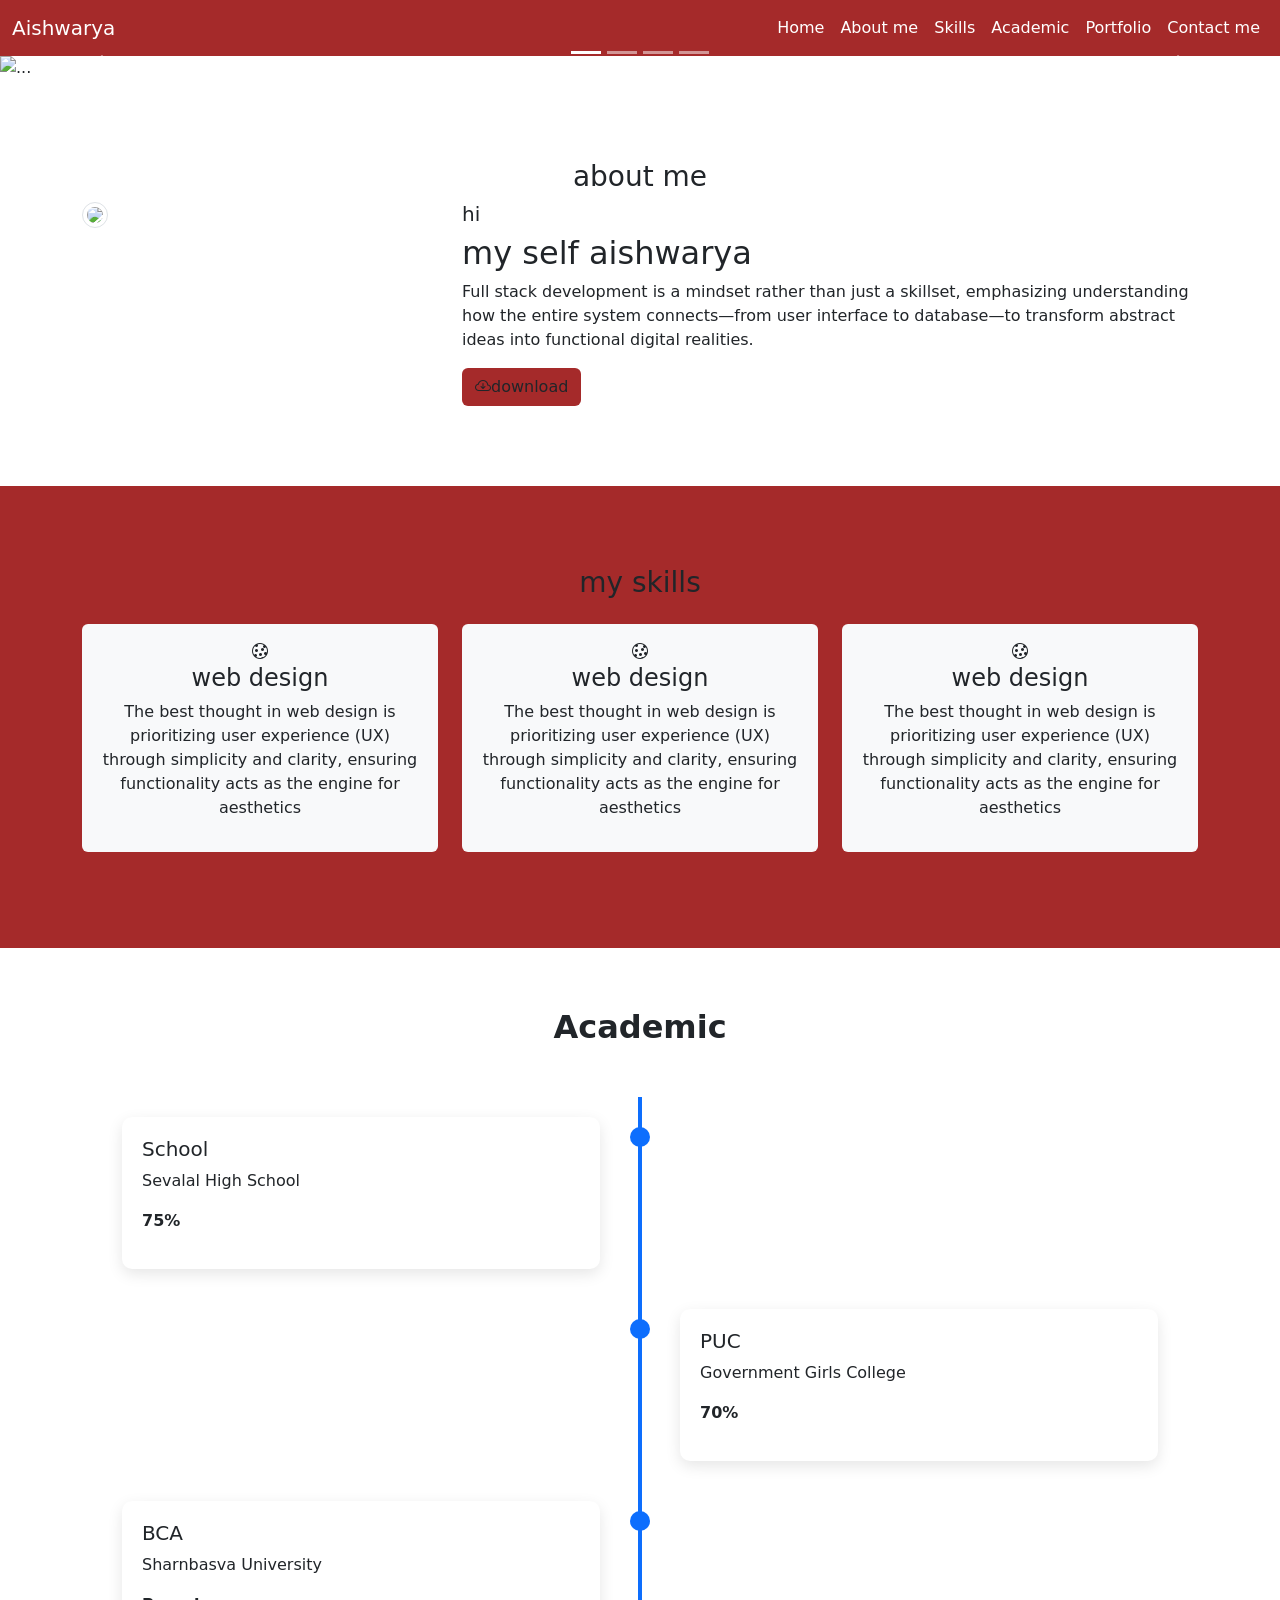
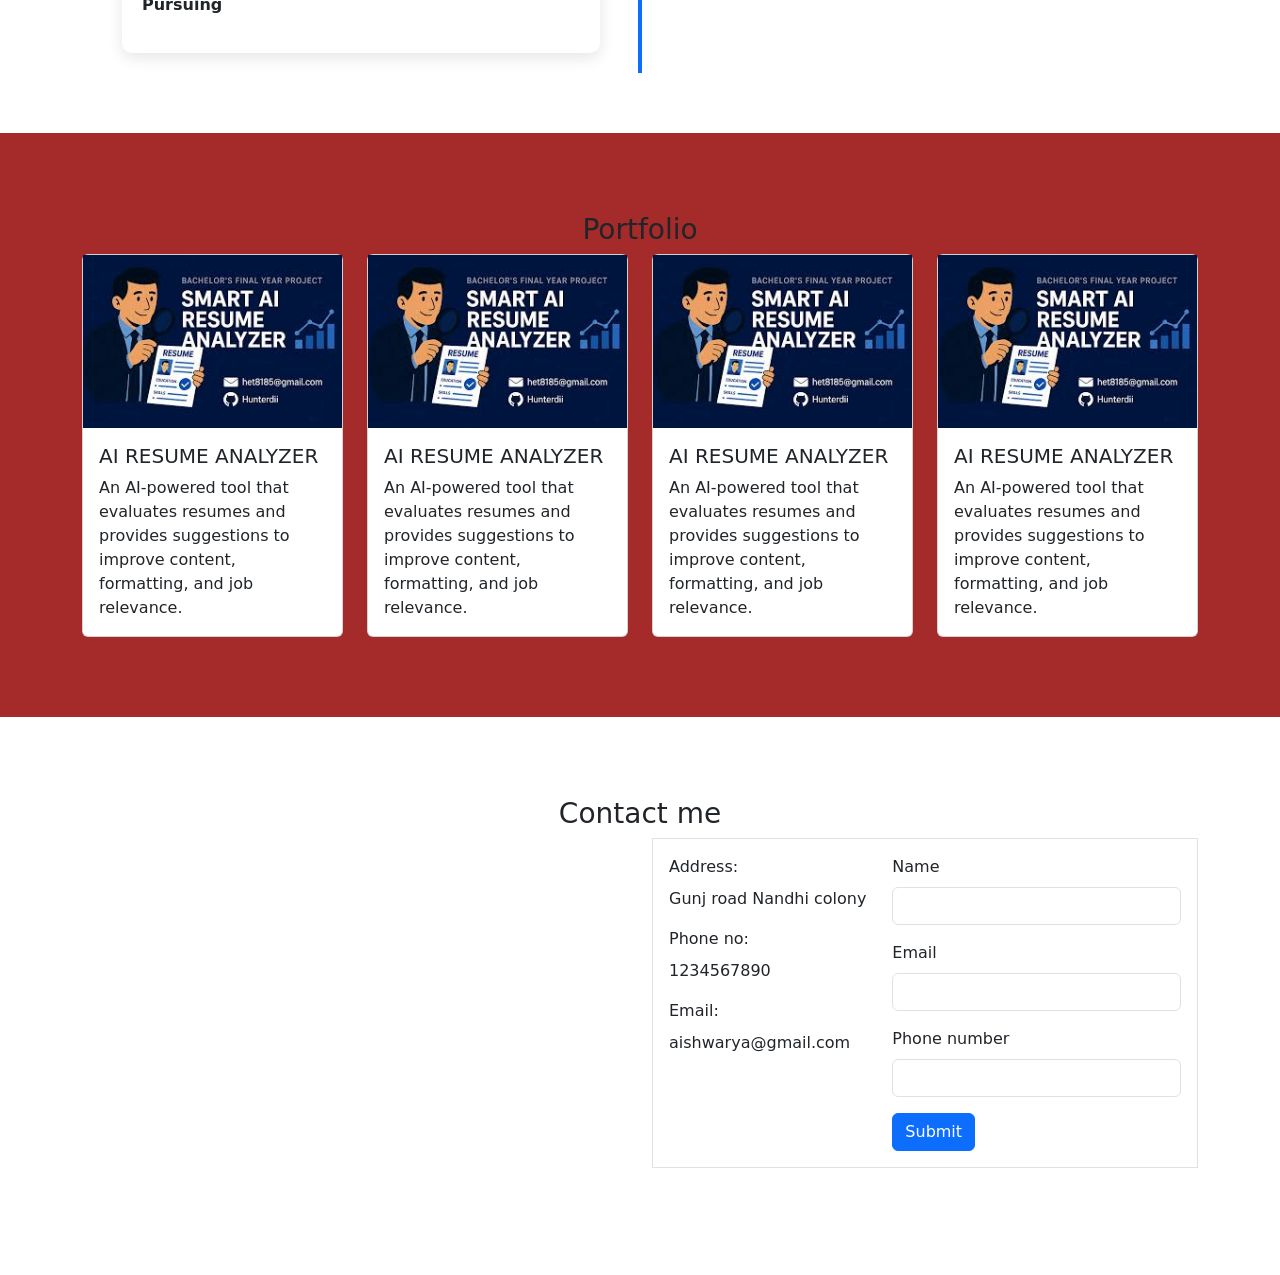
==== index.html @ 4ff1d941 "uploading files" ====
<!doctype html>
<html lang="en">
  <head>
    <meta charset="utf-8">
    <meta name="viewport" content="width=device-width, initial-scale=1">
    <title>AISHWARYA</title>
    <link href="https://cdn.jsdelivr.net/npm/bootstrap@5.3.8/dist/css/bootstrap.min.css" rel="stylesheet" integrity="sha384-sRIl4kxILFvY47J16cr9ZwB07vP4J8+LH7qKQnuqkuIAvNWLzeN8tE5YBujZqJLB" crossorigin="anonymous">
    <link href="css/style.css" rel="stylesheet">
    <link rel="stylesheet" href="https://cdn.jsdelivr.net/npm/bootstrap-icons@1.13.1/font/bootstrap-icons.min.css">
  </head>
  <body>
    <nav class="navbar navbar-expand-lg bg-custom sticky top">
  <div class="container-fluid">
    <a class="navbar-brand text-white" href="#">Aishwarya</a>
    <button class="navbar-toggler" type="button" data-bs-toggle="collapse" data-bs-target="#navbarNav" aria-controls="navbarNav" aria-expanded="false" aria-label="Toggle navigation">
      <span class="navbar-toggler-icon"></span>
    </button>
    <div class="collapse navbar-collapse" id="navbarNav">
      <ul class="navbar-nav ms-auto">
        <li class="nav-item">
          <a class="nav-link active text-white" aria-current="page" href="#">Home</a>
        </li>
        <li class="nav-item">
          <a class="nav-link  text-white" href="#About me">About me</a>
        </li>
        <li class="nav-item">
          <a class="nav-link  text-white" href="#Skills">Skills</a>
        </li>
        <li class="nav-item">
          <a class="nav-link  text-white" href="#Academic">Academic</a>
        </li><li class="nav-item">
          <a class="nav-link  text-white" href="#Portfolio">Portfolio</a>
        </li>
        <li class="nav-item">
          <a class="nav-link  text-white" href="#Contact me">Contact me</a>
        </li>
      </ul>
    </div>
  </div>
</nav>
<!--end of nav-->
<div id="carouselExampleIndicators" class="carousel slide">
  <div class="carousel-indicators">
    <button type="button" data-bs-target="#carouselExampleIndicators" data-bs-slide-to="0" class="active" aria-current="true" aria-label="Slide 1"></button>
    <button type="button" data-bs-target="#carouselExampleIndicators" data-bs-slide-to="1" aria-label="Slide 2"></button>
    <button type="button" data-bs-target="#carouselExampleIndicators" data-bs-slide-to="2" aria-label="Slide 3"></button>
    <button type="button" data-bs-target="#carouselExampleIndicators" data-bs-slide-to="3" aria-label="Slide 4"></button>
  </div>
  <div class="carousel-inner">
    <div class="carousel-item active">
      <img src="https://www.digisnare.com/images/slider/digisnare-technologies-team.png" class="d-block w-100" alt="...">
    </div>
    <div class="carousel-item">
      <img src="https://www.digisnare.com/images/slider/digisnare-technologies-team.png" class="d-block w-100" alt="...">
    </div>
    <div class="carousel-item">
      <img src="https://www.digisnare.com/images/slider/digisnare-technologies-team.png" class="d-block w-100" alt="...">
    </div>
    <div class="carousel-item">
      <img src="https://www.digisnare.com/images/slider/digisnare-technologies-team.png" class="d-block w-100" alt="...">
    </div>
  </div>
  <button class="carousel-control-prev" type="button" data-bs-target="#carouselExampleIndicators" data-bs-slide="prev">
    <span class="carousel-control-prev-icon" aria-hidden="true"></span>
    <span class="visually-hidden">Previous</span>
  </button>
  <button class="carousel-control-next" type="button" data-bs-target="#carouselExampleIndicators" data-bs-slide="next">
    <span class="carousel-control-next-icon" aria-hidden="true"></span>
    <span class="visually-hidden">Next</span>
  </button>
</div>
<!--end of slides-->
<div class="container-fluid gap" id="About me">
  <div class="container">
    <h3 class="text-center">about me</h3>
    <div class="row">
      <div class="col-md-4">
        <img src="https://dummyimage.com/200x200/000/fff&text=profile+" class="img-fluid img-thumbnail rounded-circle">
      </div>
      <div class="col-md-8">
        <h5>hi</h5>
        <h2>my self aishwarya</h2>
        <p>Full stack development is a mindset rather than just a skillset, emphasizing understanding how the entire system connects—from user interface to database—to transform abstract ideas into functional digital realities. </p>
        <button type="button" class="btn bg-custom"><i class="bi bi-cloud-arrow-down"></i>download</button>
      </div>
    </div>
  </div>
</div>
<!--end of about me-->
<div class="container-fluid gap bg-custom" id="Skills">
  <div class="container">
    <h3 class="text-center">my skills</h3>
    <div class="row">
      <div class="col-md-4 text-center my-3">
        <div class="bg-light p-3 rounded">
          <i class="bi bi-cookie"></i>
          <h4>web design</h4>
          <p>The best thought in web design is prioritizing user experience (UX) through simplicity and clarity, ensuring functionality acts as the engine for aesthetics</p>
        </div>
      </div>
      <div class="col-md-4 text-center my-3">
        <div class="bg-light p-3 rounded">
          <i class="bi bi-cookie"></i>
          <h4>web design</h4>
          <p>The best thought in web design is prioritizing user experience (UX) through simplicity and clarity, ensuring functionality acts as the engine for aesthetics</p>
        </div>
      </div>
      <div class="col-md-4 text-center my-3">
        <div class="bg-light p-3 rounded">
          <i class="bi bi-cookie"></i>
          <h4>web design</h4>
          <p>The best thought in web design is prioritizing user experience (UX) through simplicity and clarity, ensuring functionality acts as the engine for aesthetics</p>
        </div>
      </div>
    </div>
  </div>
</div>
<!--end of skills-->
<section class="container-fluid academic-section" id="Academic">
  <div class="container">
    <h2 class="section-title">Academic</h2>
    <div class="timeline">
      <div class="timeline-box left">
        <div class="content">
          <h5>School</h5>
          <p>Sevalal High School</p>
          <p><strong>75%</strong></p>
        </div>
      </div>
      <div class="timeline-box right">
        <div class="content">
          <h5>PUC</h5>
          <p>Government Girls College</p>
          <p><strong>70%</strong></p>
        </div>
      </div>
      <div class="timeline-box left">
        <div class="content">
          <h5>BCA</h5>
          <p>Sharnbasva University</p>
          <p><strong>Pursuing</strong></p>
        </div>
      </div>
    </div>
  </div>
</section>
<script>
const boxes = document.querySelectorAll('.timeline-box');
window.addEventListener('scroll', () => {
    boxes.forEach(box => {
        const boxTop = box.getBoundingClientRect().top;
        const trigger = window.innerHeight - 100;

        if(boxTop < trigger){
            box.classList.add('show');
        }
    });
});
</script>
<!--end of academic-->
<div class="container-fluid gap bg-custom" id="Portfolio">
  <div class="container">
    <h3 class="text-center">Portfolio</h3>
    <div class="row">
      <div class="col-md-3">
        <div class="card h-100">
          <img src="[data-uri]" alt="...">
          <div class="card-body">
            <h5 class="card-title">AI RESUME ANALYZER</h5>
            <p class="card-text">An AI-powered tool that evaluates resumes and provides suggestions to improve content, formatting, and job relevance.</p>
          </div>
        </div>
      </div>
      <div class="col-md-3">
        <div class="card h-100">
          <img src="[data-uri]" alt="...">
          <div class="card-body">
            <h5 class="card-title">AI RESUME ANALYZER</h5>
            <p class="card-text">An AI-powered tool that evaluates resumes and provides suggestions to improve content, formatting, and job relevance.</p>
          </div>
        </div>
      </div>
      <div class="col-md-3">
        <div class="card h-100">
          <img src="[data-uri]" alt="...">
          <div class="card-body">
            <h5 class="card-title">AI RESUME ANALYZER</h5>
            <p class="card-text">An AI-powered tool that evaluates resumes and provides suggestions to improve content, formatting, and job relevance.</p>
          </div>
        </div>
      </div>
      <div class="col-md-3">
        <div class="card h-100">
          <img src="[data-uri]" alt="...">
          <div class="card-body">
            <h5 class="card-title">AI RESUME ANALYZER</h5>
            <p class="card-text">An AI-powered tool that evaluates resumes and provides suggestions to improve content, formatting, and job relevance.</p>
          </div>
        </div>
      </div>
    </div>
  </div>
</div>
<!--end of portfolio-->
<div class="container-fluid gap" id="Contact me">
  <div class="container">
    <h3 class="text-center">Contact me</h3>
    <div class="row">
      <div class="col-md-6"><iframe src="https://www.google.com/maps/embed?pb=!1m18!1m12!1m3!1d15185.76879681543!2d77.50720677707491!3d17.91151759693498!2m3!1f0!2f0!3f0!3m2!1i1024!2i768!4f13.1!3m3!1m2!1s0x3bcec7276ad2e743%3A0x13f43d4bc91308d9!2sNandi%20Colony%2C%20Bidar%2C%20Karnataka!5e0!3m2!1sen!2sin!4v1774427267293!5m2!1sen!2sin" width="500" height="350" style="border:0;" allowfullscreen="" loading="lazy" referrerpolicy="no-referrer-when-downgrade"></iframe></div>
      <div class="col-md-6">
        <div class="border p-3">
          <div class="row">
          <div class="col-md-5">
            <form>
              <div class="mb-3">
                <label for="exampleInputEmail1" class="form-label">Address:</label>
                <p> Gunj road Nandhi colony </p>
              </div>
              <div class="mb-3">
                <label for="exampleInputPassword1" class="form-label">Phone no:</label>
                <p>1234567890</p>
              </div>
              <div class="mb-3">
                <label for="exampleInputPassword1" class="form-label">Email:</label>
                <p>aishwarya@gmail.com</p>
              </div>
            </form>
          </div>
       <div class="col-md-7">
            <form>
              <div class="mb-3">
                <label for="exampleInputEmail1" class="form-label">Name</label>
                <input type="email" class="form-control" id="exampleInputEmail1" aria-describedby="emailHelp">
              </div>
              <div class="mb-3">
                <label for="exampleInputPassword1" class="form-label">Email</label>
                <input type="password" class="form-control" id="exampleInputPassword1">
              </div>
              <div class="mb-3">
                <label for="exampleInputPassword1" class="form-label">Phone number</label>
                <input type="password" class="form-control" id="exampleInputPassword1">
              </div>
              <button type="submit" class="btn btn-primary">Submit</button>
            </form>
          </div>
        </div>
      </div>
      </div>
    </div>
  </div>
</div>

  <script src="https://cdn.jsdelivr.net/npm/bootstrap@5.3.8/dist/js/bootstrap.bundle.min.js" integrity="sha384-FKyoEForCGlyvwx9Hj09JcYn3nv7wiPVlz7YYwJrWVcXK/BmnVDxM+D2scQbITxI" crossorigin="anonymous"></script>
  </body>
</html>
---- css/style.css ----
.bg-custom {
background-color: brown;
}
.gap{
    padding-top:80px;
    padding-bottom:80px;
}
/* Section */
.academic-section{
    background:#ffffff;
    padding:60px 0;
}

/* Title */
.section-title{
    text-align:center;
    font-size:32px;
    font-weight:bold;
    margin-bottom:50px;
}

/* Timeline */
.timeline{
    position:relative;
}

/* Vertical Line */
.timeline::after{
    content:'';
    position:absolute;
    width:4px;
    background:#0d6efd;
    top:0;
    bottom:0;
    left:50%;
    transform:translateX(-50%);
}

/* Box */
.timeline-box{
    position:relative;
    width:50%;
    padding:20px 40px;
    opacity:0;
    transform:translateY(50px);
    transition:0.6s;
}

/* Left */
.left{
    left:0;
}

/* Right */
.right{
    left:50%;
}

/* Content */
.content{
    background:#fff;
    padding:20px;
    border-radius:10px;
    box-shadow:0 5px 15px rgba(0,0,0,0.1);
}

/* Circle */
.timeline-box::before{
    content:'';
    position:absolute;
    width:20px;
    height:20px;
    background:#0d6efd;
    border-radius:50%;
    top:30px;
    right:-10px;
}

.right::before{
    left:-10px;
}

/* Show Animation */
.show{
    opacity:1;
    transform:translateY(0);
}

/* Responsive */
@media(max-width:768px){
    .timeline::after{
        left:20px;
    }
    .timeline-box{
        width:100%;
        padding-left:60px;
    }
    .right{
        left:0;
    }
    .timeline-box::before{
        left:15px;
    }
}
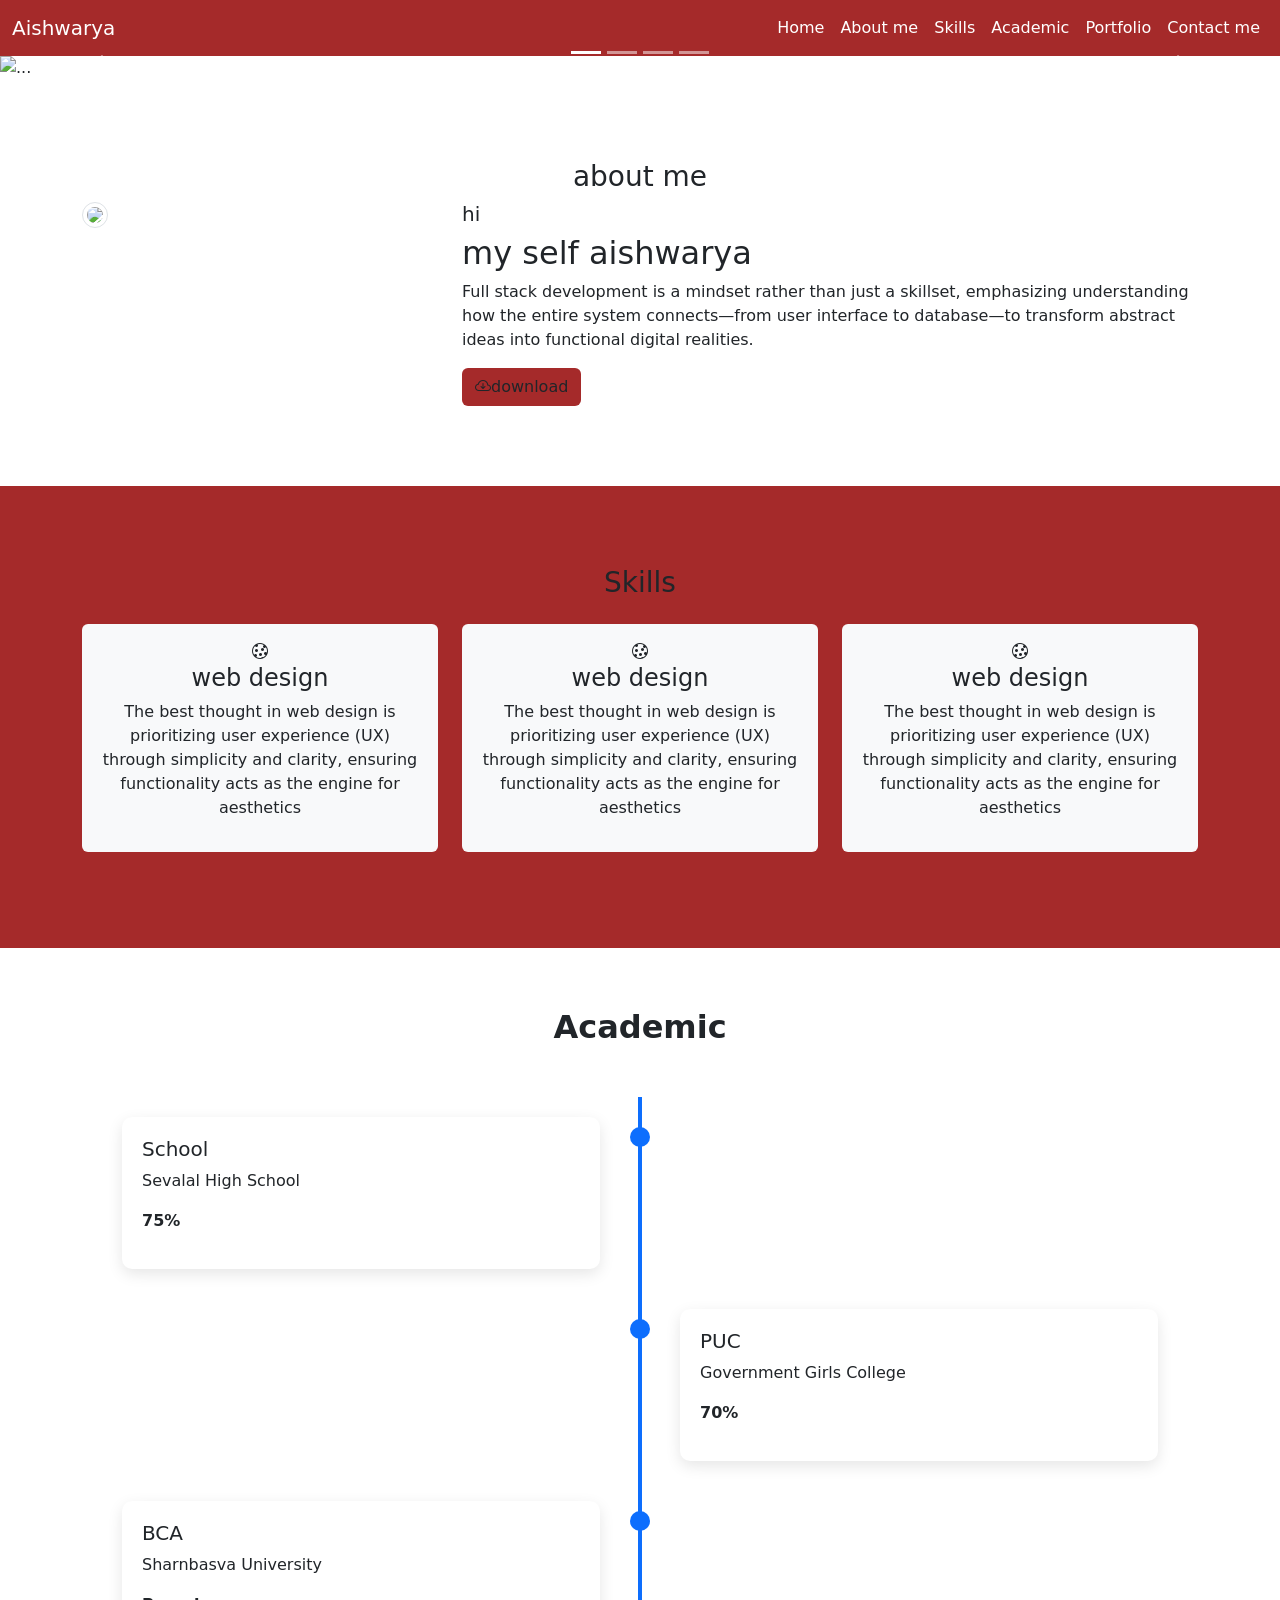
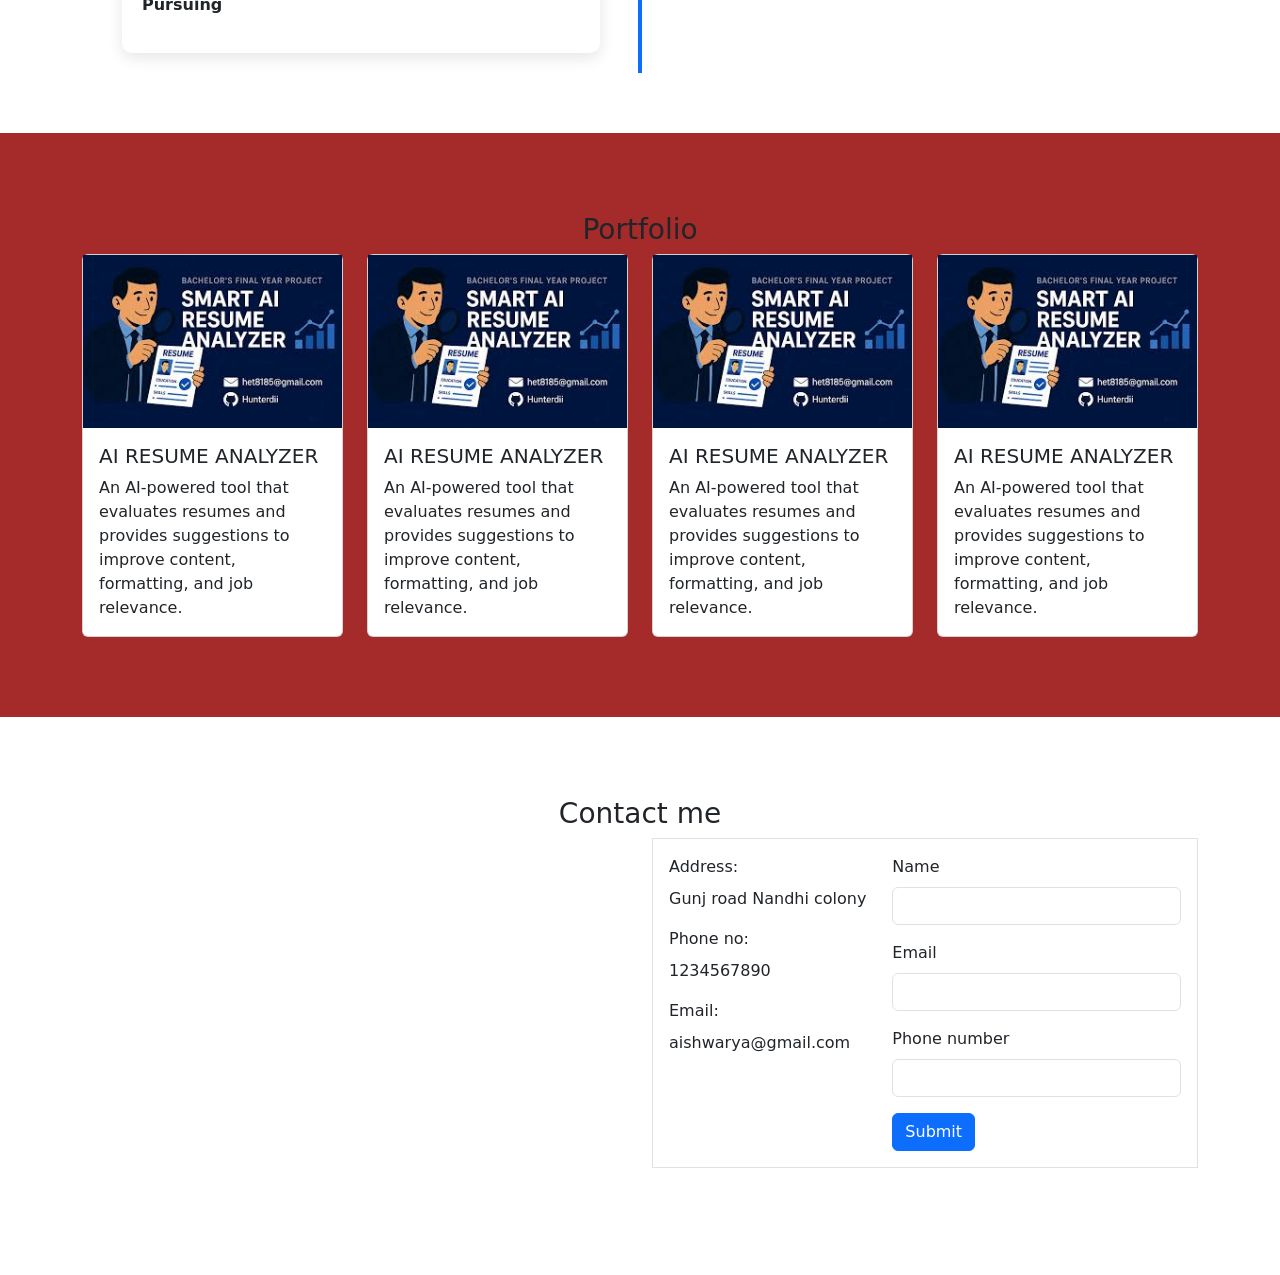
==== commit 8143fc5e: "first commit" ====
--- a/index.html
+++ b/index.html
@@ -89,7 +89,7 @@
 <!--end of about me-->
 <div class="container-fluid gap bg-custom" id="Skills">
   <div class="container">
-    <h3 class="text-center">my skills</h3>
+    <h3 class="text-center">Skills</h3>
     <div class="row">
       <div class="col-md-4 text-center my-3">
         <div class="bg-light p-3 rounded">
